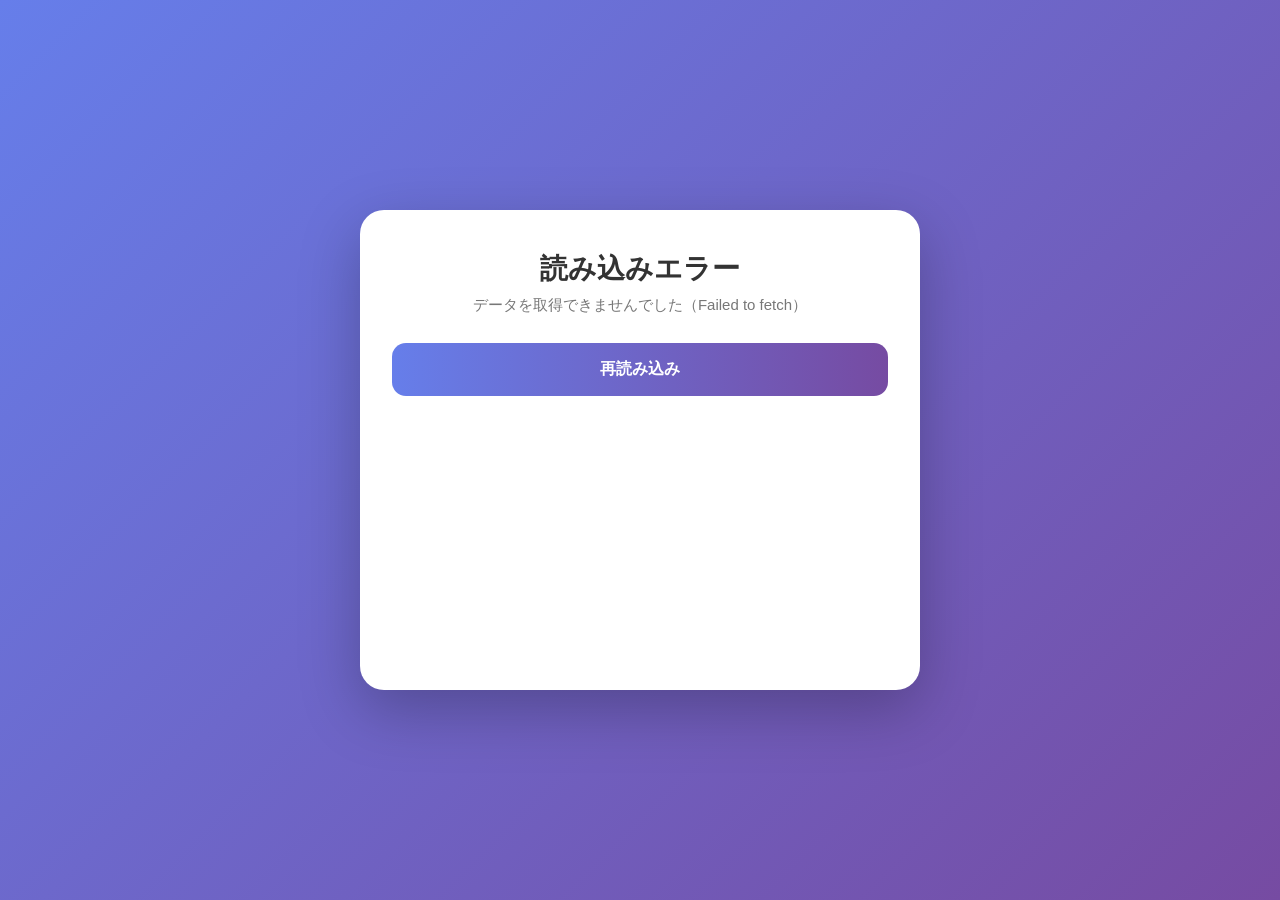
==== index.html @ 472c88d8 "Add files via upload" ====
<!DOCTYPE html>
<html lang="ja">
<head>
<meta charset="UTF-8">
<meta name="viewport" content="width=device-width, initial-scale=1.0">
<title>4択クイズアプリ</title>
<link rel="stylesheet" href="style.css">
</head>
<body>

<div class="app">

  <!-- ローディング -->
  <div id="loading" class="screen active">
    <div class="spinner"></div>
    <p>問題を読み込み中...</p>
  </div>

  <!-- ジャンル選択 -->
  <div id="genre-screen" class="screen">
    <h1 class="title">クイズアプリ</h1>
    <p class="subtitle">ジャンルを選んでください</p>
    <div id="genre-list" class="option-list"></div>
  </div>

  <!-- 難易度選択 -->
  <div id="difficulty-screen" class="screen">
    <h1 class="title">難易度を選択</h1>
    <p class="subtitle" id="selected-genre-label"></p>
    <div id="difficulty-list" class="option-list"></div>
    <button class="back-btn" data-back="genre">← ジャンル選択に戻る</button>
  </div>

  <!-- クイズ画面 -->
  <div id="quiz-screen" class="screen">
    <div class="quiz-header">
      <span id="quiz-progress">1 / 10</span>
      <span id="quiz-score">スコア: 0</span>
    </div>
    <div class="progress-bar">
      <div id="progress-fill" class="progress-fill"></div>
    </div>
    <div class="question-card">
      <span id="quiz-tag" class="tag"></span>
      <h2 id="question-text" class="question-text"></h2>
    </div>
    <div id="choices" class="choices"></div>
    <button id="next-btn" class="next-btn" disabled>次の問題へ</button>
  </div>

  <!-- 結果画面 -->
  <div id="result-screen" class="screen">
    <h1 class="title">結果発表</h1>
    <div class="result-circle">
      <span id="result-score">0</span>
      <span class="result-total">/ <span id="result-total">10</span></span>
    </div>
    <p id="result-message" class="subtitle"></p>
    <div class="result-buttons">
      <button id="retry-btn" class="primary-btn">同じ難易度で再挑戦</button>
      <button id="home-btn" class="secondary-btn">ジャンル選択に戻る</button>
    </div>
  </div>

  <!-- エラー -->
  <div id="error-screen" class="screen">
    <h1 class="title">読み込みエラー</h1>
    <p class="subtitle" id="error-message">データを取得できませんでした。</p>
    <button id="retry-load-btn" class="primary-btn">再読み込み</button>
  </div>

</div>

<script src="script.js"></script>
</body>
</html>
---- style.css ----
* {
  margin: 0;
  padding: 0;
  box-sizing: border-box;
}

body {
  font-family: "Hiragino Sans", "Segoe UI", "Helvetica Neue", Arial, sans-serif;
  background: linear-gradient(135deg, #667eea 0%, #764ba2 100%);
  min-height: 100vh;
  display: flex;
  align-items: center;
  justify-content: center;
  padding: 20px;
}

.app {
  width: 100%;
  max-width: 560px;
  background: #fff;
  border-radius: 24px;
  box-shadow: 0 20px 60px rgba(0, 0, 0, 0.25);
  padding: 40px 32px;
  position: relative;
  min-height: 480px;
  overflow: hidden;
}

.screen {
  display: none;
  flex-direction: column;
  align-items: center;
  animation: fadeIn 0.4s ease;
}

.screen.active {
  display: flex;
}

@keyframes fadeIn {
  from { opacity: 0; transform: translateY(10px); }
  to { opacity: 1; transform: translateY(0); }
}

.title {
  font-size: 28px;
  font-weight: 800;
  color: #333;
  margin-bottom: 8px;
  text-align: center;
}

.subtitle {
  font-size: 15px;
  color: #777;
  margin-bottom: 28px;
  text-align: center;
}

/* ローディング */
#loading {
  gap: 16px;
  padding-top: 120px;
}

.spinner {
  width: 44px;
  height: 44px;
  border: 4px solid #eee;
  border-top-color: #764ba2;
  border-radius: 50%;
  animation: spin 0.8s linear infinite;
}

@keyframes spin {
  to { transform: rotate(360deg); }
}

/* 選択リスト（ジャンル・難易度） */
.option-list {
  width: 100%;
  display: flex;
  flex-direction: column;
  gap: 14px;
}

.option-item {
  width: 100%;
  padding: 18px 22px;
  border: 2px solid #eee;
  border-radius: 16px;
  background: #fafafa;
  font-size: 17px;
  font-weight: 600;
  color: #444;
  cursor: pointer;
  text-align: left;
  display: flex;
  justify-content: space-between;
  align-items: center;
  transition: all 0.2s ease;
}

.option-item:hover {
  border-color: #764ba2;
  background: #f5f0fb;
  transform: translateY(-2px);
}

.option-item .count {
  font-size: 13px;
  color: #999;
  font-weight: 400;
}

.option-item.easy::before,
.option-item.normal::before,
.option-item.hard::before {
  content: "";
  display: inline-block;
  width: 10px;
  height: 10px;
  border-radius: 50%;
  margin-right: 10px;
}

.option-item.easy::before { background: #4caf50; }
.option-item.normal::before { background: #ff9800; }
.option-item.hard::before { background: #f44336; }

.back-btn {
  margin-top: 24px;
  border: none;
  background: none;
  color: #999;
  font-size: 14px;
  cursor: pointer;
}

.back-btn:hover {
  color: #764ba2;
}

/* クイズ画面 */
#quiz-screen {
  width: 100%;
}

.quiz-header {
  width: 100%;
  display: flex;
  justify-content: space-between;
  font-size: 14px;
  color: #888;
  margin-bottom: 10px;
  font-weight: 600;
}

.progress-bar {
  width: 100%;
  height: 8px;
  background: #eee;
  border-radius: 4px;
  overflow: hidden;
  margin-bottom: 28px;
}

.progress-fill {
  height: 100%;
  background: linear-gradient(90deg, #667eea, #764ba2);
  width: 0%;
  transition: width 0.4s ease;
}

.question-card {
  width: 100%;
  margin-bottom: 24px;
}

.tag {
  display: inline-block;
  background: #f0e9fa;
  color: #764ba2;
  font-size: 12px;
  font-weight: 700;
  padding: 4px 12px;
  border-radius: 20px;
  margin-bottom: 12px;
}

.question-text {
  font-size: 20px;
  font-weight: 700;
  color: #222;
  line-height: 1.5;
}

.choices {
  width: 100%;
  display: flex;
  flex-direction: column;
  gap: 12px;
  margin-bottom: 24px;
}

.choice-btn {
  width: 100%;
  padding: 16px 20px;
  border: 2px solid #eee;
  border-radius: 14px;
  background: #fff;
  font-size: 16px;
  color: #333;
  text-align: left;
  cursor: pointer;
  transition: all 0.2s ease;
  position: relative;
}

.choice-btn:hover:not(:disabled) {
  border-color: #764ba2;
  background: #f8f5fc;
}

.choice-btn:disabled {
  cursor: default;
}

.choice-btn.correct {
  border-color: #4caf50;
  background: #e8f8ec;
  color: #2e7d32;
  font-weight: 700;
}

.choice-btn.wrong {
  border-color: #f44336;
  background: #fdecea;
  color: #c62828;
  font-weight: 700;
}

.choice-btn .mark {
  position: absolute;
  right: 20px;
  font-weight: 700;
}

.next-btn, .primary-btn {
  width: 100%;
  padding: 16px;
  border: none;
  border-radius: 14px;
  background: linear-gradient(90deg, #667eea, #764ba2);
  color: #fff;
  font-size: 16px;
  font-weight: 700;
  cursor: pointer;
  transition: opacity 0.2s ease, transform 0.15s ease;
}

.next-btn:disabled {
  opacity: 0.4;
  cursor: not-allowed;
}

.next-btn:not(:disabled):hover, .primary-btn:hover {
  transform: translateY(-2px);
}

/* 結果画面 */
.result-circle {
  width: 160px;
  height: 160px;
  border-radius: 50%;
  border: 8px solid #764ba2;
  display: flex;
  align-items: center;
  justify-content: center;
  margin-bottom: 20px;
}

#result-score {
  font-size: 44px;
  font-weight: 800;
  color: #333;
}

.result-total {
  font-size: 20px;
  color: #999;
  margin-left: 4px;
}

.result-buttons {
  width: 100%;
  display: flex;
  flex-direction: column;
  gap: 12px;
}

.secondary-btn {
  width: 100%;
  padding: 16px;
  border: 2px solid #eee;
  border-radius: 14px;
  background: #fff;
  color: #555;
  font-size: 16px;
  font-weight: 700;
  cursor: pointer;
}

.secondary-btn:hover {
  border-color: #764ba2;
  color: #764ba2;
}

@media (max-width: 480px) {
  .app {
    padding: 28px 20px;
  }
  .title {
    font-size: 24px;
  }
}
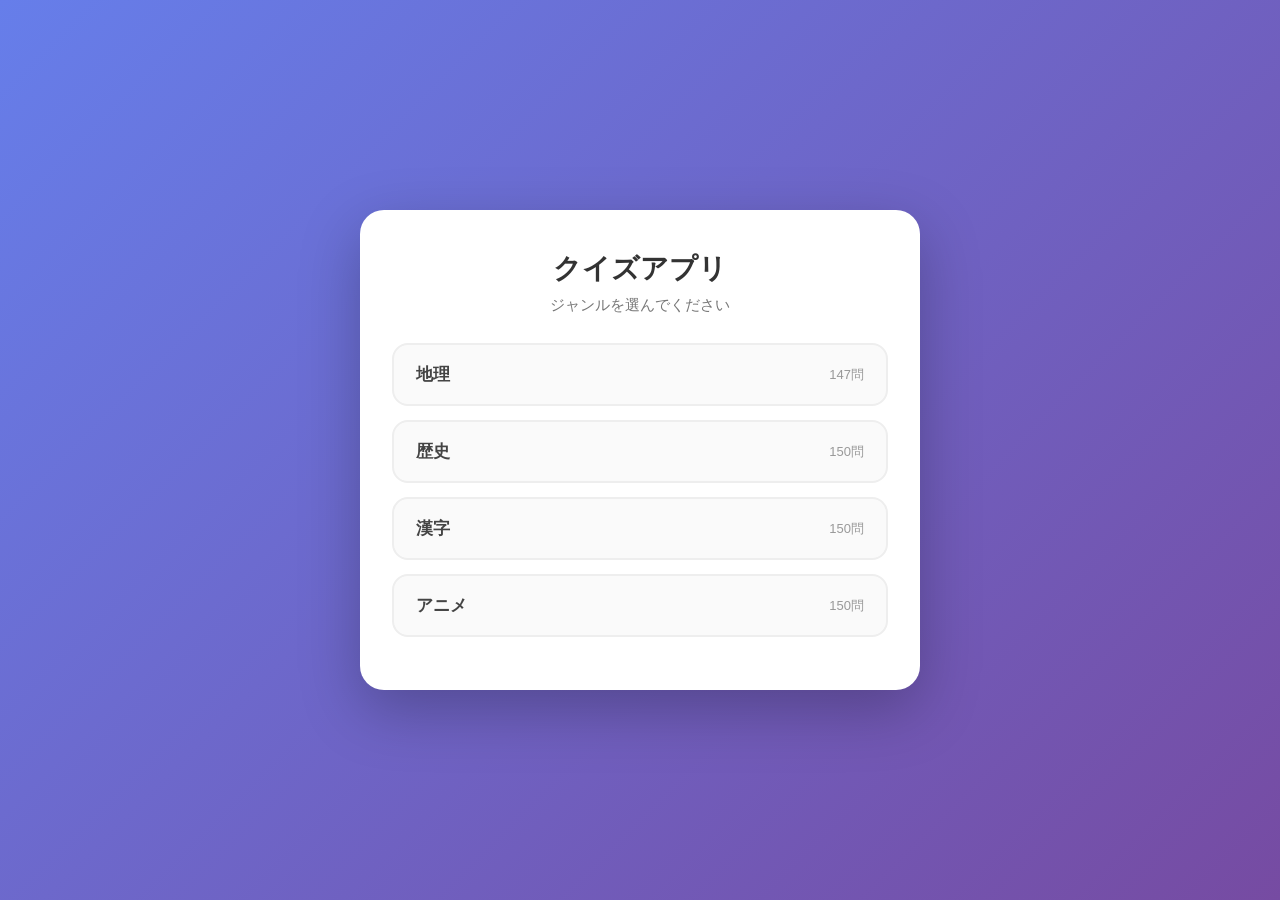
==== commit 2b6c3995: "Add files via upload" ====
--- a/index.html
+++ b/index.html
@@ -35,6 +35,9 @@
   <div id="quiz-screen" class="screen">
     <div class="quiz-header">
       <span id="quiz-progress">1 / 10</span>
+      <!-- ★追加: 腕試しモード用のライフ＆タイマー表示 -->
+      <span id="quiz-lives" class="quiz-lives" style="display: none;">❤️❤️❤️</span>
+      <span id="quiz-timer" class="quiz-timer" style="display: none;">⏱️ 10s</span>
       <span id="quiz-score">スコア: 0</span>
     </div>
     <div class="progress-bar">
@@ -43,6 +46,9 @@
     <div class="question-card">
       <span id="quiz-tag" class="tag"></span>
       <h2 id="question-text" class="question-text"></h2>
+      <div id="image-container" style="display: none; text-align: center; margin: 15px 0;">
+        <img id="question-image" src="" alt="問題画像" style="max-width: 100%; max-height: 300px; border-radius: 8px; object-fit: contain;">
+      </div>  
     </div>
     <div id="choices" class="choices"></div>
     <button id="next-btn" class="next-btn" disabled>次の問題へ</button>
--- a/style.css
+++ b/style.css
@@ -113,9 +113,11 @@
   font-weight: 400;
 }
 
+/* 既存の丸印のスタイル*/
 .option-item.easy::before,
 .option-item.normal::before,
-.option-item.hard::before {
+.option-item.hard::before,
+.option-item.challenge::before {
   content: "";
   display: inline-block;
   width: 10px;
@@ -124,9 +126,11 @@
   margin-right: 10px;
 }
 
+/* 各難易度の色設定 */
 .option-item.easy::before { background: #4caf50; }
 .option-item.normal::before { background: #ff9800; }
 .option-item.hard::before { background: #f44336; }
+.option-item.challenge::before { background: #9c27b0; }
 
 .back-btn {
   margin-top: 24px;
@@ -323,4 +327,24 @@
   .title {
     font-size: 24px;
   }
+}
+
+/* 腕試し用のバッジカラー（紫/ピンク系） */
+.option-item.challenge::before {
+  background: #9c27b0;
+}
+
+/* ライフ・タイマー表示 */
+.quiz-lives {
+  font-size: 16px;
+  letter-spacing: 2px;
+}
+
+.quiz-timer {
+  font-size: 15px;
+  font-weight: 700;
+  color: #e53935;
+  background: #ffebee;
+  padding: 2px 8px;
+  border-radius: 12px;
 }
